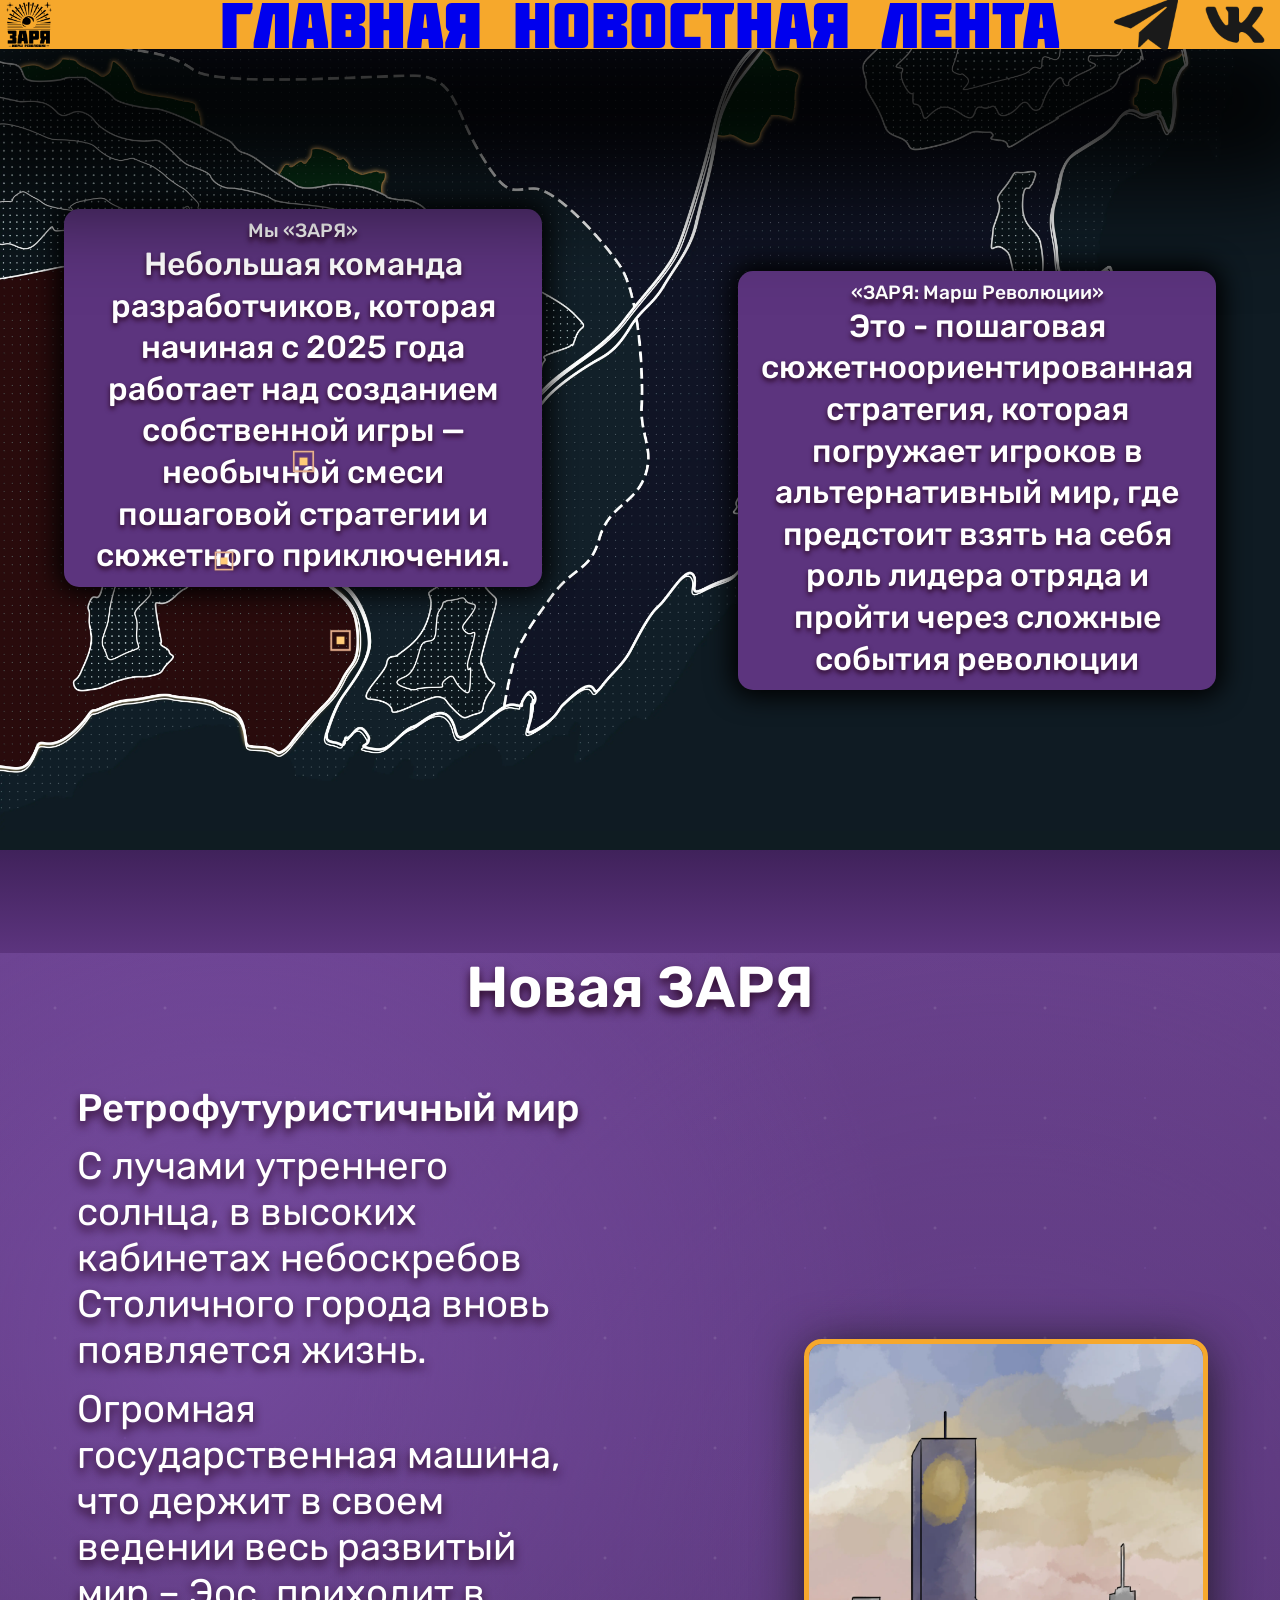
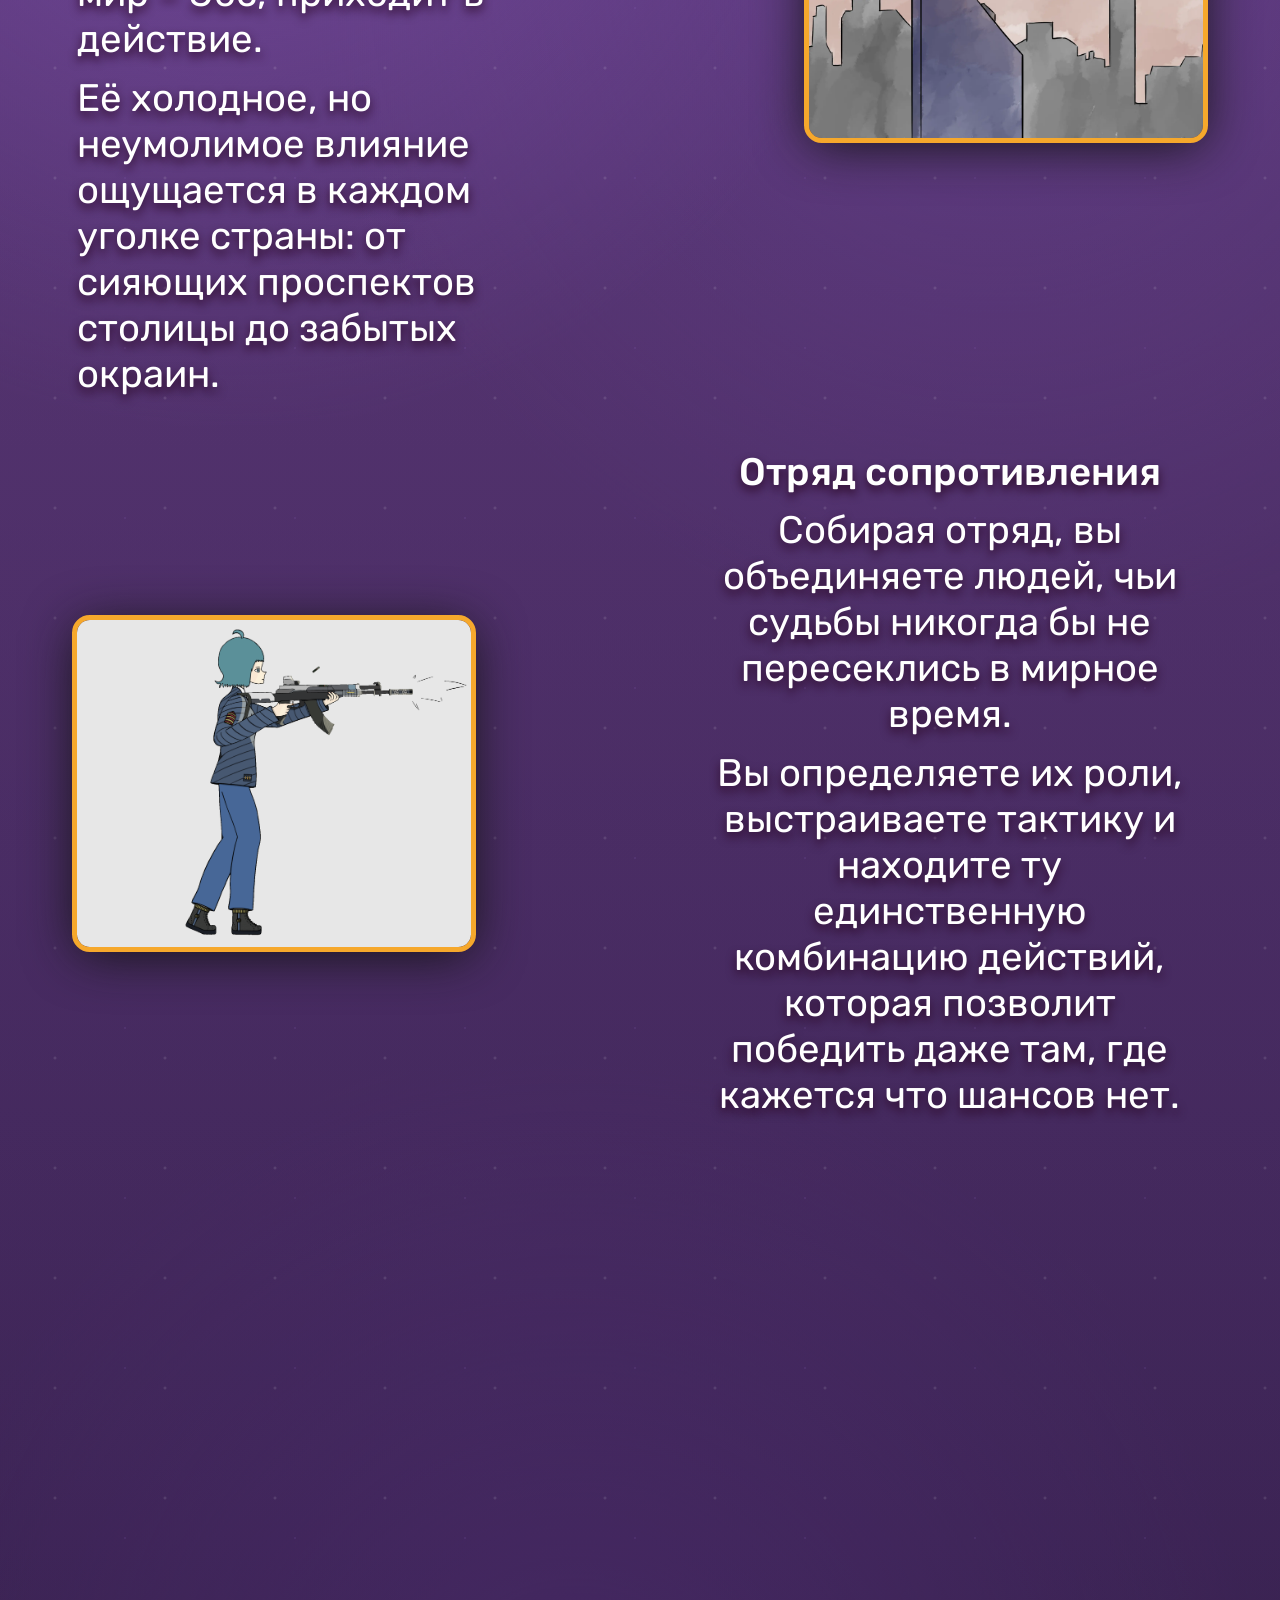
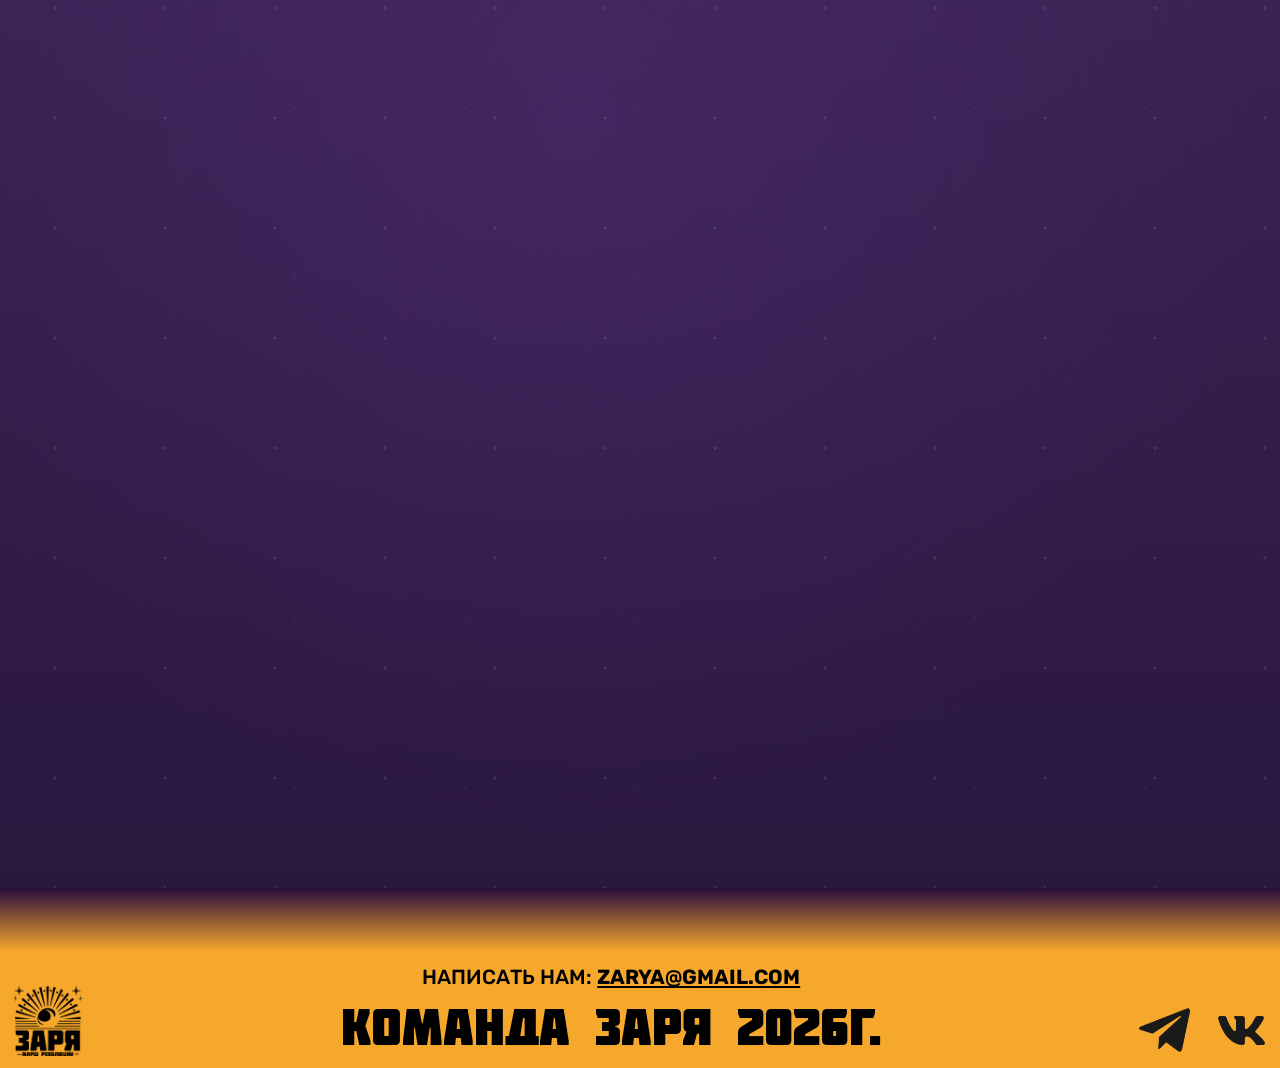
==== WebApplication3/wwwroot/index.html @ ae39fb38 "AddServer" ====
<!DOCTYPE html>
<html lang="ru">

<head>
  <meta charset="UTF-8">
  <meta name="viewport" content="width=device-width, initial-scale=1.0">
  <meta name="description" content="ЗАРЯ: Марш Революции — ретрофутуристическая пошаговая стратегия. Исследуйте города, формируйте отряд и управляйте революцией в альтернативном мире Эос.">
  <meta name="keywords" content="ретрофутуризм, стратегия, игра, ЗАРЯ, тактика, альтернатива, ЗМР">
  <link rel="stylesheet" href="/Additions/styles.css">
  <link rel="icon" type="image/webp" href="/Additions/Media/Zarya-Black.webp" media="(prefers-color-scheme: light)">
  <link rel="icon" type="image/webp" href="/Additions/Media/Zarya-White.webp" media="(prefers-color-scheme: dark)">

  <meta property="og:title" content="ЗАРЯ: Марш Революции">
  <meta property="og:description" content="Сайт пошаговой стратегии в ретрофутуристичном мире">
  <meta property="og:image" content="/Additions/Media/ZaryaPreview.webp">
  <meta property="og:url" content="http://dartomosrg.temp.swtest.ru/">
  <meta property="og:site_name" content="">
  <meta property="og:type" content="website">
          
  <meta name="twitter:card" content="summary_large_image">
  <meta name="twitter:title" content="ЗАРЯ: Марш Революции">
  <meta name="twitter:description" content="Сайт пошаговой стратегии в ретрофутуристичном мире">
  <meta name="twitter:image" content="/Additions/Media/ZaryaPreview.webp">

  <title>ЗАРЯ: Марш Революции</title>
</head>

<body>
  <div class="topLineAndText">
      <div class="buttonGroupPosition">
          <a href="https://t.me/zarya_tm" target="_blank" rel="noopener noreferrer">
              <img src="/Additions/Media/tg logo 96.png" alt="TG" class ="Logo">
          </a>
          <a href="https://vk.com/zaryamor" target="_blank" rel="noopener noreferrer">
              <img src="/Additions/Media/Vk logo 96.png" alt="VK" class ="Logo">
          </a>
      </div>
      <img src="/Additions/Media/Zarya-Black.webp" alt="Лого" class="topLineLogo">
      <nav class="topNav" aria-label="Главная навигация">
          <a href="/main" class="topNavLink topNavLinkActive">Главная</a>
          <a href="/news.html" class="topNavLink">Новостная лента</a>
      </nav>
  </div>

  <div class="backMap">
        <div class="mapWrap">
            <img src="/Additions/Media/Background-map.webp" alt="Карта" class="mapImage">
            <div id="dotsContainer"></div>
        </div>
        <div class="headTextBlock">
            <div class="mainText">
                Мы «ЗАРЯ»
            </div>
            Небольшая команда разработчиков, которая начиная с 2025 года работает над созданием собственной игры — необычной смеси пошаговой стратегии и сюжетного приключения.
        </div>
        <div class="headTextBlockDown">
            <div class="mainText">
                «ЗАРЯ: Марш Революции»
            </div>
            Это - пошаговая сюжетноориентированная стратегия, которая погружает игроков в альтернативный мир, где предстоит взять на себя роль лидера отряда и пройти через сложные события революции
        </div>
  </div>
  <div class="grad"> </div>
    
  <div class="base">
    <div class="descryptionOpenText">
        Новая ЗАРЯ
    </div>
    <div class="BlockOfDescryption reveal">
        <img src="/Additions/Media/newWorld.webp" alt="Новый мир" class="descryptionBlockImage1">
        <div class="BlockOfText">
            <div class="headDescryptionText">
                Ретрофутуристичный мир
            </div>
            <div class="baseDescryptionText">
                С лучами утреннего солнца, в высоких кабинетах небоскребов Столичного города вновь появляется жизнь.
            </div>
            <div class="baseDescryptionText">
                Огромная государственная машина, что держит в своем ведении весь развитый мир – Эос, приходит в действие.
            </div>
            <div class = "baseDescryptionText">
                Её холодное, но неумолимое влияние ощущается в каждом уголке страны: от сияющих проспектов столицы до забытых окраин.
            </div>
        </div>
    </div>

    <div class="BlockOfDescryption reveal">
        <img src="/Additions/Media/Fire.gif" alt="Выстрел" class="descryptionBlockImage2">
        <div class="BlockOfText">
            <div class="rightDescryptionText">
                <div class="headDescryptionText">
                    Отряд сопротивления
                </div>
                <div class="baseDescryptionText">
                    Собирая отряд, вы объединяете людей, чьи судьбы никогда бы не пересеклись в мирное время.
                </div>
                <div class="baseDescryptionText">
                    Вы определяете их роли, выстраиваете тактику и находите ту единственную комбинацию действий, которая позволит победить даже там, где кажется что шансов нет.
                </div>
            </div>
        </div>
    </div>

    <div class="BlockOfDescryption reveal">
        <div class="BlockOfText">
            <div class="headDescryptionText">
                Большая игра
            </div>
            <div class="baseDescryptionText">
                Переговоры, союзы, предательства — в тени революции каждый стремится преследовать собственные цели. Вам предстоит решать, кому можно доверять, а чьи обещания обернутся ловушкой.
            </div>
            <div class="baseDescryptionText">
                Ваши решения определяют то, каким станет новый мир. Поддержав ту или иную фракцию, вы не только влияете на ход революции, но и формируете совершенно новый порядок, который вырастет из её пепла.
            </div>
        </div>
        <img src="/Additions/Media/biggame.webp" alt="Большая игра" class="descryptionBlockImage3">
    </div>

    <div class="downBlock reveal">
        <div class="post-bg-wrapper"></div>
        Трейлер уже в этом году! <br>
        Присоединяйтесь чтобы не пропустить
    </div>

      <div class="gradDown"> </div>

      <div class="down">
            <img src="/Additions/Media/Zarya-Black.webp" class="downPic">

            <div class="downCenter">
                <div class="downContact">
                    Написать нам: <a href="mailto:dartomosr@gmail.com">zarya@gmail.com</a>
                </div>

                <div class="downText">
                    Команда ЗАРЯ 2026г.
                </div>
            </div>

            <div class="downButtons">
                <a href="https://t.me/zarya_tm" target="_blank">
                    <img src="/Additions/Media/tg logo 96.png">
                </a>
                <a href="https://vk.com/zaryamor" target="_blank">
                    <img src="/Additions/Media/Vk logo 96.png">
                </a>
            </div>
        </div>
      </div>
  </div>
  <script src="/Additions/script.js"></script>
</body>
</html>
---- Additions/styles.css ----
@font-face {
	font-family: 'Molot';
	src: url('Media/Molot.otf') format('opentype');
}

@font-face {
	font-family: 'Rubik';
	src: url('Media/Rubik-VariableFont_wght.ttf') format('truetype');
}

body { 
	margin: 0;
}

.topLineAndText {
	width: 100%;
	height: 3.8vw;
	background-color: #f6a82c;

	position: relative;
	font-family: 'Molot';
	font-size: clamp(1rem, 5vw, 4rem);

	z-index: 10;
	display: flex;
	justify-content: center;
	align-items: center;

	box-shadow: 0px 6vw 9vw 4vw rgb(0, 0, 0);
}

.buttonGroupPosition {
	display: flex;
	position: absolute;
	align-items: center;

	right: 1vw;
	gap: 2vw;
}

a img {
	width: clamp(1rem, 5vw, 4rem);
	height: auto;
	display: block;
	transition: opacity 0.2s ease;
}

a {
	text-decoration: none;
	cursor: pointer;
}

.buttonGroupPosition a:hover img {
    opacity: 0.7;
}

.topLineLogo {
	position: absolute;
	left: 0.5vw;
	width: 3.6vw;
	height: auto;
}

.mainText {
	font-family: 'Rubik';
	color: #ffffff;
	font-size: 1.5vw;
	text-shadow: 0px 5px 5px rgb(44, 9, 39);
}

.headTextBlock {
	position: absolute;

	background-color: #5c347e;

	font-family: 'Rubik';
	text-align: center;
	top: 20%;
	left: 5%;

	border-radius: 15px;
	padding: 10px 15px;
	color: white;
	font-weight: 500;
	font-size: 2rem;

	max-width: 35vw;
	width: auto;
	white-space: normal;
	line-height: 1.3;
	box-shadow: 0px 0vw 2vw 0.5vw rgb(0, 0, 0);

	text-shadow: 0px 3px 5px rgb(44, 9, 39);
}

.headTextBlockDown {
	position: absolute;

	background-color: #5c347e;

	font-family: 'Rubik';
	text-align: center;
	bottom: 20%;
	right: 5%;

	border-radius: 15px;
	padding: 10px 15px;
	color: white;
	font-weight: 500;
	font-size: 2rem;

	max-width: 35vw;
	width: auto;
	white-space: normal;
	line-height: 1.3;
	box-shadow: 0px 0vw 2vw 0.5vw rgb(0, 0, 0);

	text-shadow: 0px 3px 5px rgb(44, 9, 39);
}


.backMap {
	position: relative;
	display: block;
	line-height: 0;
	background-color: #0f1c22;
	padding-bottom: 1.5vw;
}

.mapWrap {
	position: relative;
}

.mapImage {
	display: block;
	width: 100%;
	height: auto;
}

.dotBtn {
    position: absolute;
    padding: 0;
    border: none;
    background: transparent;
    aspect-ratio: 1;
    z-index: 3;
    pointer-events: auto;
}

.dotLayer {
    position: absolute;
    inset: 0;
    background-size: contain;
    background-repeat: no-repeat;
    background-position: center;
    transition: opacity 0.4s ease;
}

.tooltip {
    position: absolute;
	font-family: 'Rubik';
	white-space: pre-line;
    bottom: 100%;
    left: 50%;
    transform: translateX(-50%);
    background: rgba(0,0,0,0.8);
    color: #ffe282;
    padding: 4px 8px;
    border-radius: 4px;
    white-space: nowrap;
    font-size: 100%;
    opacity: 0;
    pointer-events: none;
    transition: opacity 0.4s ease;
}

.dotBtn:hover .tooltip {
    opacity: 1;
}

.dotBase {
    background-image: url('Media/dotBase.png');
    opacity: 1;
}

.dotHover {
    background-image: url('Media/dotHover.png');
    opacity: 0;
}

.dotHover {
    background-image: url('Media/dotHover.png');
    opacity: 0;
}

.dotClicked {
	background-image: url('Media/DotComplete.png');
	opacity: 0;
}

.grad {
  width: 100%;
  height: 8vw;
  background: linear-gradient(
    180deg,
    #40225b 0%,
    #5c347e 100%
  );
  position: relative;
}

.base {
  position: relative;
  width: 100%;
  background: linear-gradient(
    180deg,
    #6d4590 0%,
    #5a3876 12%,
    #3f245d 42%,
    #2a163d 72%,
    #160d22 100%
  );
  background-size: 220% 220%;
  animation: baseGradient 11s ease-in-out infinite;
  overflow: hidden;
}

.base::before {
  content: "";
  position: absolute;
  inset: 0;
  background:
    radial-gradient(circle at 18% 12%, rgba(151, 101, 211, 0.35), transparent 22%),
    radial-gradient(circle at 78% 18%, rgba(110, 72, 158, 0.32), transparent 24%),
    radial-gradient(circle at 45% 72%, rgba(84, 48, 122, 0.38), transparent 28%),
    linear-gradient(180deg, rgba(92, 52, 126, 0.32) 0%, rgba(22, 13, 34, 0.20) 58%, rgba(10, 6, 16, 0.42) 100%);
  pointer-events: none;
  animation: glowMove 8s ease-in-out infinite alternate;
}

.base::after {
  content: "";
  position: absolute;
  inset: 0;
  background-image:
    radial-gradient(circle, rgba(255,255,255,0.28) 1.2px, transparent 1.8px),
    radial-gradient(circle, rgba(167,120,227,0.26) 1px, transparent 1.6px);
  background-size: 110px 110px, 170px 170px;
  background-position: 0 0, 40px 60px;
  opacity: 0.40;
  animation: particlesMove 14s linear infinite;
  pointer-events: none;
}

.base > * {
  position: relative;
  z-index: 1;
}

@keyframes baseGradient {
  0% { background-position: 50% 0%; }
  50% { background-position: 50% 100%; }
  100% { background-position: 50% 0%; }
}

@keyframes glowMove {
  0% {
    transform: translate3d(0, 0, 0) scale(1);
    opacity: 0.85;
  }
  100% {
    transform: translate3d(0, -28px, 0) scale(1.15);
    opacity: 1;
  }
}

@keyframes particlesMove {
  from { transform: translateY(0); }
  to { transform: translateY(-180px); }
}

.descryptionOpenText {
	position: relative;

	font-family: 'Rubik';
	font-weight: 600;
	font-size: 4.5vw;
	padding-bottom: 3vw;

	text-align: center;
	color: #ffffff;
	text-shadow: 0px 5px 10px rgb(44, 9, 39);
}

.headDescryptionText {
	font-weight: 500;
	position: relative;

	font-family: 'Rubik';
	font-size: 3vw;

	color: #ffffff;
	text-shadow: 0px 5px 10px rgb(44, 9, 39);
}

.baseDescryptionText {
	font-weight: 400;
	position: relative;
	margin-top: 1vw;

	font-family: 'Rubik';
	font-size: clamp(0.1rem, 3vw, 2.5rem);

	color: #ffffff;
	text-shadow: 0px 5px 10px rgb(44, 9, 39);
}

.rightDescryptionText {
	text-align: center;
}

.BlockOfDescryption {
	display: flex;
	align-items: center;
	justify-content: space-between;
	height: auto;
	padding: 2vw 6vw;

	box-sizing: border-box;
}

.BlockOfText {
	width: 45%;
}

.descryptionBlockImage1,
.descryptionBlockImage2,
.descryptionBlockImage3 {
	height: auto;
	background-color: #e7e7e7;

	outline: 0.4vw solid #f6a82c;
	border-radius: 1vw;

	box-shadow: 0px 0.5vw 4vw 0vw rgb(19, 19, 19);
}

.descryptionBlockImage1,
.descryptionBlockImage3 {
	order: 1;
	width: 35%;
}

.descryptionBlockImage2 {
	width: 35%;
}


.headTextR {
	position: relative;

	font-family: 'Rubik';
	font-size: 62px;
	text-align: right;

	color: #ffffff;
	text-shadow: 0px 5px 10px rgb(44, 9, 39);
}

.baseTextR {
	position: relative;
	margin-top: 20px;

	font-family: 'Rubik';
	font-size: 36px;
	text-align: right;

	color: #ffffff;
	text-shadow: 0px 5px 10px rgb(44, 9, 39);
}

.downBlock {
	font-family: 'Rubik';
	font-weight: 500;
	font-size: 3vw;
	text-align: center;
	padding: 10vw;
	position: relative;
	overflow: hidden;
	z-index: 1;

	color: #ffffff;
	text-shadow: 0px 5px 10px rgb(44, 9, 39);
}

.downBlock .post-bg-wrapper {
	position: absolute;
	inset: 0;
	pointer-events: none;
	z-index: -1;
}

.downBlock > *:not(.post-bg-wrapper) {
	position: relative;
	z-index: 2;
}

.downBlock .post-bg {
	position: absolute;
	object-fit: cover;
	border-radius: 0.6vw;
	opacity: 0.25;
	filter: grayscale(25%);
	box-shadow: 0 0.3vw 1.3vw rgba(0, 0, 0, 0.55);
	transition: transform 0.4s ease, opacity 0.4s ease;
}

.downBlock:hover .post-bg {
	transform: scale(1.05);
	opacity: 0.45;
}

.downBlock::after {
	content: '';
	position: absolute;
	left: 0;
	right: 0;
	bottom: 0;
	height: 15%;
	pointer-events: none;
	background: linear-gradient(to bottom, rgba(197, 171, 219, 0), rgb(33, 11, 52));
	z-index: 2;
}

.downBlock .post-bg {
	position: absolute;
	object-fit: cover;
	border-radius: 0.6vw;
	opacity: 0.25;
	filter: grayscale(25%);
	box-shadow: 0 0.3vw 1.3vw rgba(0, 0, 0, 0.55);
	transition: transform 0.4s ease, opacity 0.4s ease;
	-webkit-mask-image: linear-gradient(to bottom, rgba(0, 0, 0, 1) 0%, rgba(0, 0, 0, 1) 78%, rgba(0, 0, 0, 0) 100%);
	mask-image: linear-gradient(to bottom, rgba(0, 0, 0, 1) 0%, rgba(0, 0, 0, 1) 78%, rgba(0, 0, 0, 0) 100%);
}

.gradDown {
	width: 100%;
	height: 5vw;
	background: linear-gradient(#260d3b, #f6a82c);
}

.down {
    position: relative;
    display: flex;
    align-items: flex-end;
    justify-content: space-between;
    width: 100%;
    background-color: #f6a82c;
    padding: 1vw;
    box-sizing: border-box;
}

.downCenter {
    display: flex;
    flex-direction: column;
    align-items: center;
    gap: 0.5vw;
}

.downPic {
    width: 5.5vw;
    height: auto;
}

.downButtons {
    display: flex;
    gap: 2vw;
}

.downButtons .downSocialIcon,
.downButtons img {
    width: 4vw;
    height: auto;
}

@media (max-width: 768px) {
    .downButtons .downSocialIcon,
    .downButtons img {
        width: 6vw;
    }
}

.downText {
    text-align: center;
    font-family: 'Molot';
    font-size: 4vw;
    color: #000000;
}

.downContact {
    font-family: 'Rubik';
    font-size: 1.6vw;
    font-weight: 500;
    color: #000000;
    text-align: center;
    text-transform: uppercase;
}

.downContact a {
    color: #000000;
    text-decoration: underline;
    font-weight: 700;
}

@media (max-width: 768px) {
	.Logo {
		width: 5.5vw;
	}

	.descryptionOpenText {
		font-size: 8vw;
	}

	.downBlock {
		font-size: 5vw;
	}

	.downText {
		text-align: center;
		font-family: 'Molot';
		font-size: 6vw;
		color: #000000;
	}

	.downContact {
		font-family: 'Rubik';
		font-size: 4.2vw;
		text-align: center;
		margin-top: 2vw;
	}

	.topLineLogo {
		position: absolute;
		left: 1vw;
		width: 8vw;
		height: auto;
	}

	.topLineAndText {
		height: 10vw;
		font-size: 5.5vw;
	}

	.mainText {
		font-family: 'Rubik';
		color: #ffffff;
		font-size: 4vw;
		text-shadow: 0px 5px 5px rgb(44, 9, 39);
	}

	.headTextBlock,
	.headTextBlockDown {
		position: static;
		display: block;
		margin: 2vw auto;
		width: auto;
		max-width: 90vw;
		font-size: 3.5vw;
		padding: 1.2vw 3vw;
		line-height: 1.4;
		border-radius: 1.5vw;
	}

	.headTextBlock {
		margin-top: 2vw;
	}

	.headTextBlockDown {
		margin-bottom: 2vw;
	}

    .BlockOfDescryption {
        flex-direction: column;
        text-align: center;
        height: auto;
		padding: 5vw 2.5vw;
    }

    .BlockOfText {
        width: 80%;
		order: 2;
    }

    .descryptionBlockImage1,
    .descryptionBlockImage3 {
	order: 1;
        width: 70vw;
        max-width: 100vw;
        margin-bottom: 3vw;
    }

    .descryptionBlockImage2 {
	order: 1;
        width: 70vw;
        max-width: 100vw;
        margin-bottom: 4vw;
    }

	.rightDescryptionText {
		text-align: center;
	}

	.headDescryptionText {
		font-weight: 500;
		position: relative;

		font-family: 'Rubik';
		font-size: 6vw;

		color: #ffffff;
		text-shadow: 0px 5px 10px rgb(44, 9, 39);
	}

	.baseDescryptionText {
		font-weight: 400;
		position: relative;
		margin-top: 1vw;

		font-family: 'Rubik';
		font-size: 4vw;

		color: #ffffff;
		text-shadow: 0px 6px 10px rgb(44, 9, 39);
	}
}

.reveal {
  opacity: 0;
  transform: translateY(32px);
  transition: opacity 0.8s ease, transform 0.8s ease;
  will-change: opacity, transform;
}

.reveal.is-visible {
  opacity: 1;
  transform: translateY(0);
}

.reveal-delay-1 { transition-delay: 0.1s; }
.reveal-delay-2 { transition-delay: 0.2s; }
.reveal-delay-3 { transition-delay: 0.3s; }

@media (prefers-reduced-motion: reduce) {
  .reveal,
  .reveal.is-visible {
    opacity: 1;
    transform: none;
    transition: none;
  }
}
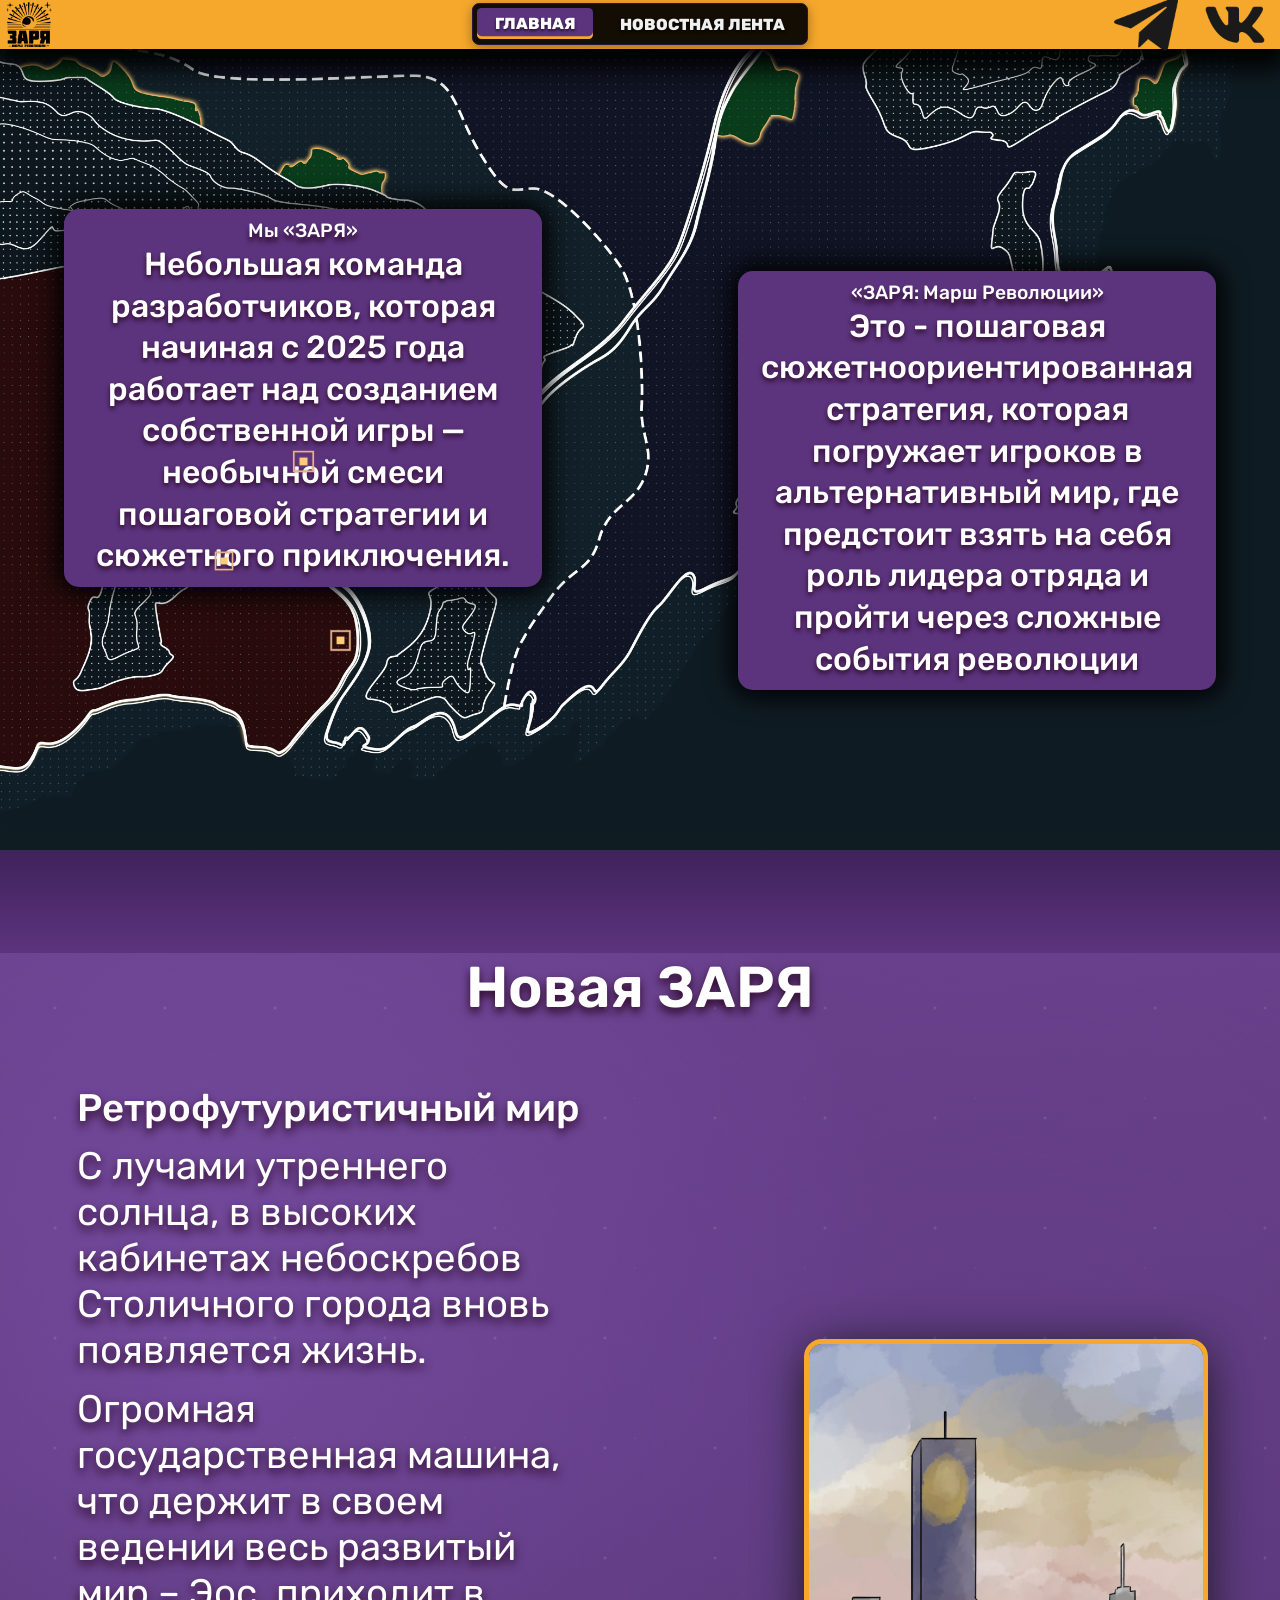
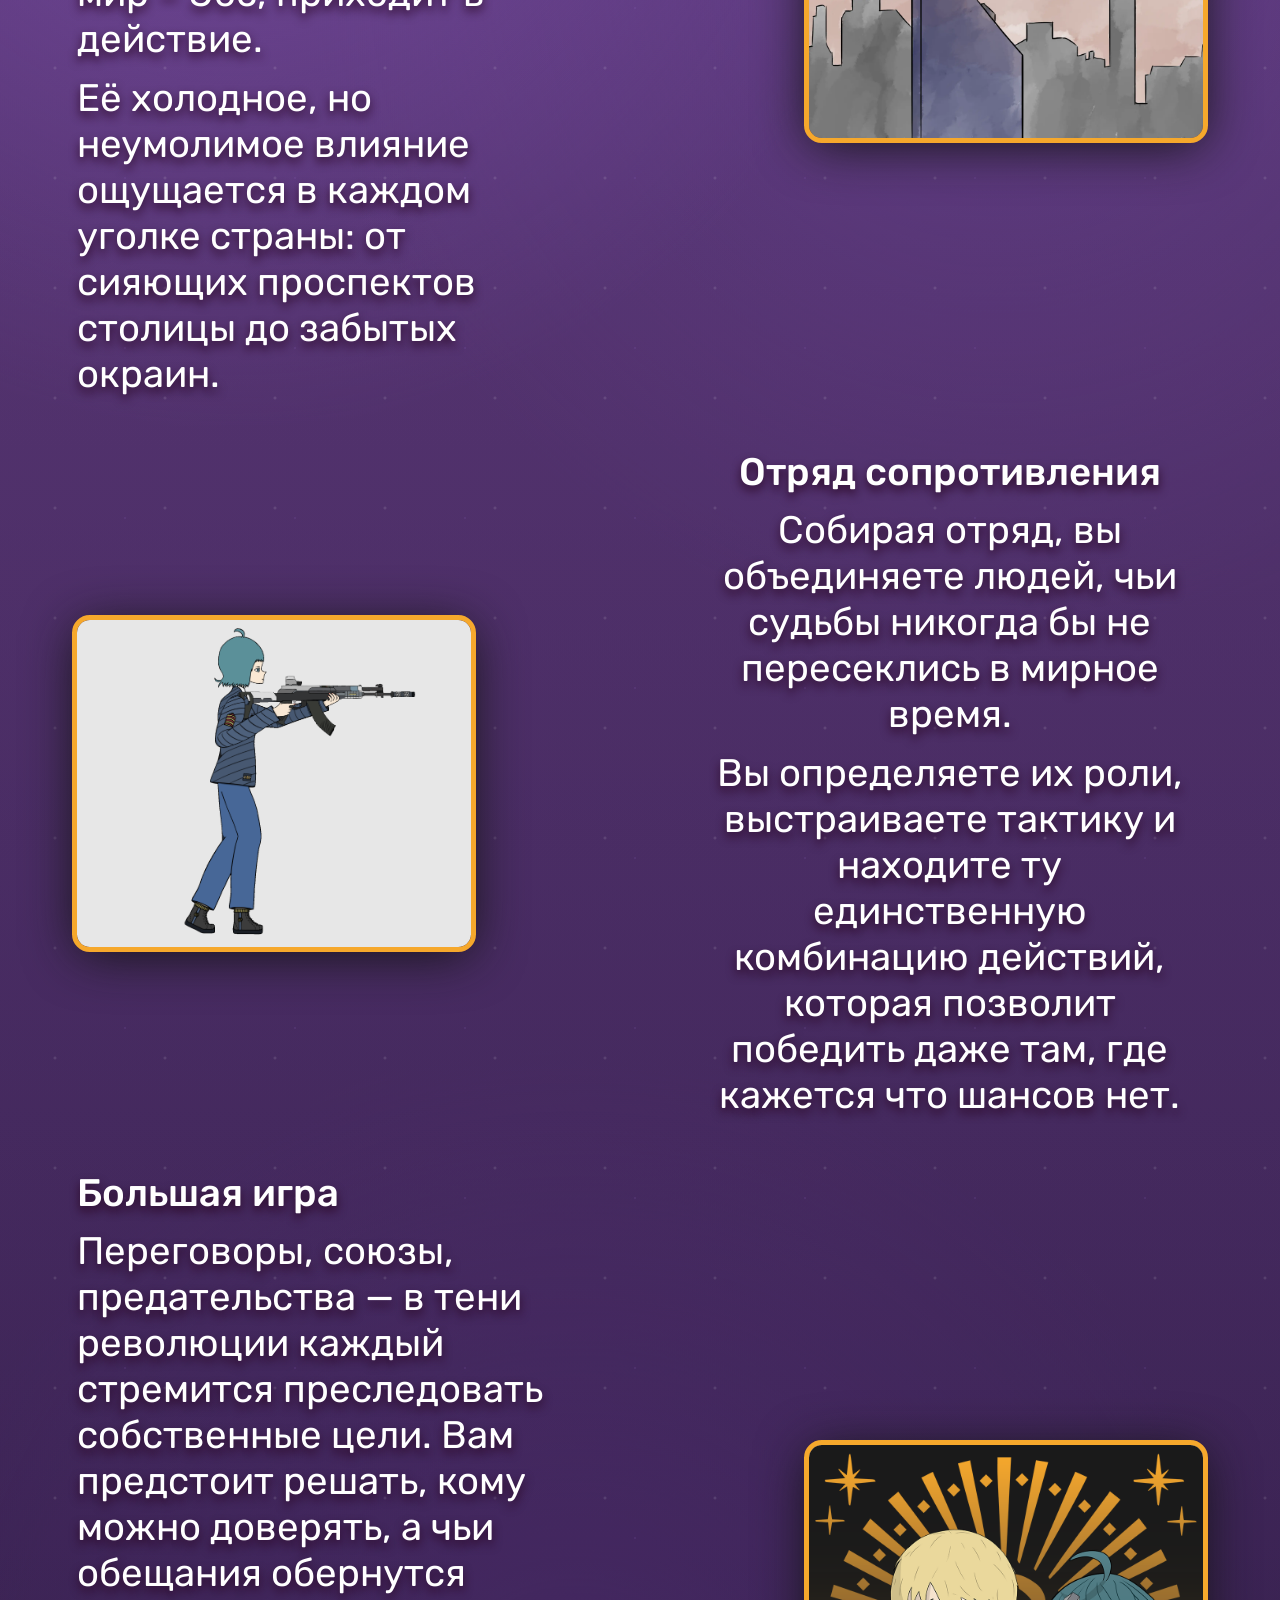
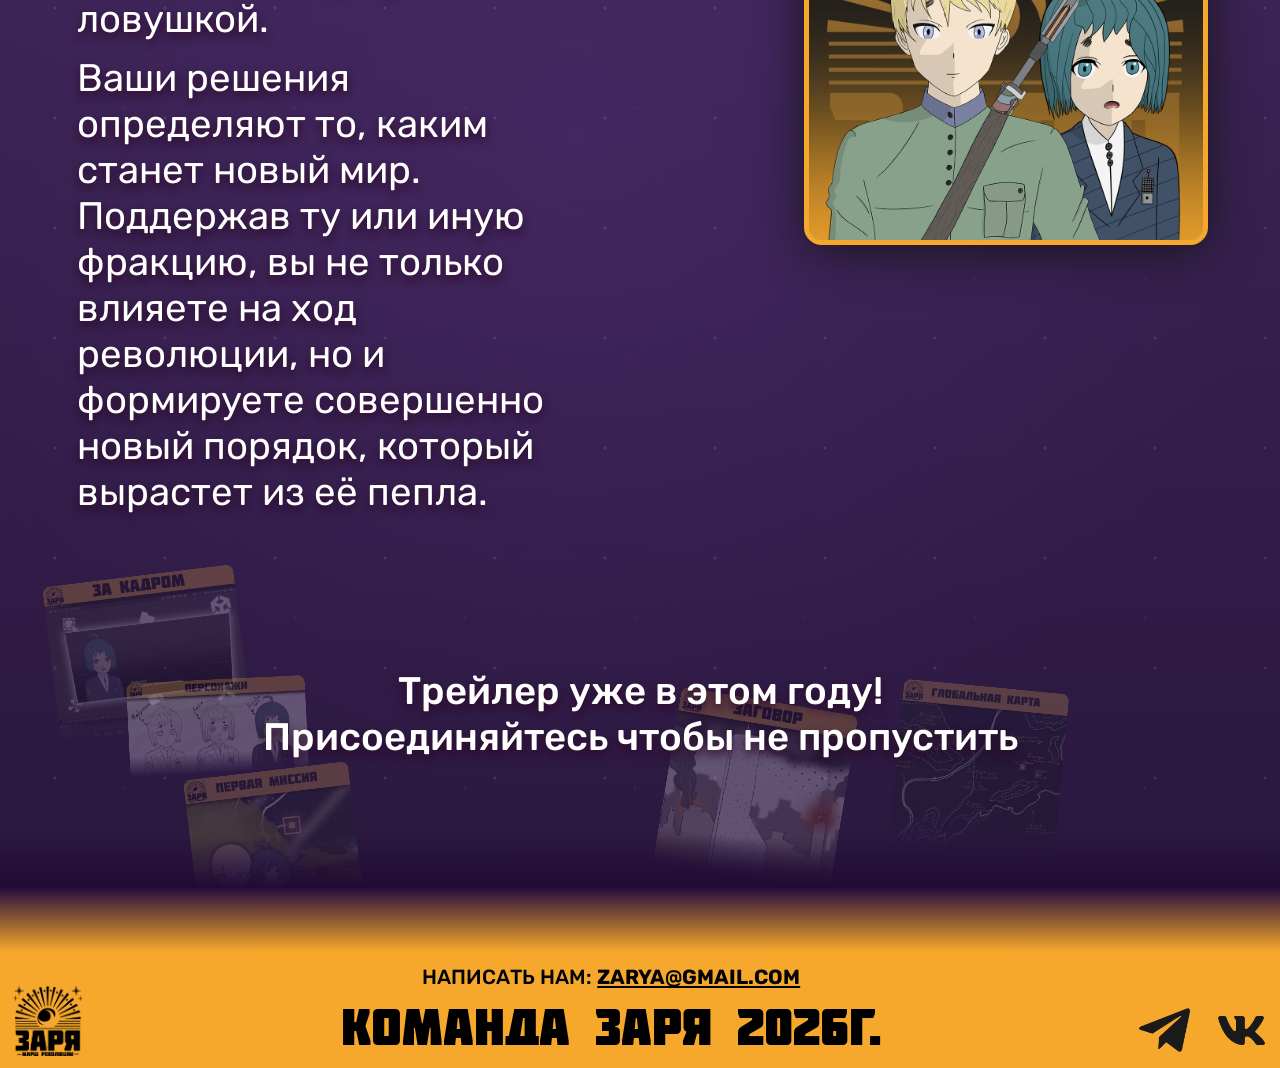
==== commit 45293604: "Сохранение" ====
--- a/WebApplication3/wwwroot/index.html
+++ b/WebApplication3/wwwroot/index.html
@@ -6,13 +6,13 @@
   <meta name="viewport" content="width=device-width, initial-scale=1.0">
   <meta name="description" content="ЗАРЯ: Марш Революции — ретрофутуристическая пошаговая стратегия. Исследуйте города, формируйте отряд и управляйте революцией в альтернативном мире Эос.">
   <meta name="keywords" content="ретрофутуризм, стратегия, игра, ЗАРЯ, тактика, альтернатива, ЗМР">
-  <link rel="stylesheet" href="/Additions/styles.css">
-  <link rel="icon" type="image/webp" href="/Additions/Media/Zarya-Black.webp" media="(prefers-color-scheme: light)">
-  <link rel="icon" type="image/webp" href="/Additions/Media/Zarya-White.webp" media="(prefers-color-scheme: dark)">
+  <link rel="stylesheet" href="Additions/styles.css">
+  <link rel="icon" type="image/webp" href="Additions/Media/Zarya-Black.webp" media="(prefers-color-scheme: light)">
+  <link rel="icon" type="image/webp" href="Additions/Media/Zarya-White.webp" media="(prefers-color-scheme: dark)">
 
   <meta property="og:title" content="ЗАРЯ: Марш Революции">
   <meta property="og:description" content="Сайт пошаговой стратегии в ретрофутуристичном мире">
-  <meta property="og:image" content="/Additions/Media/ZaryaPreview.webp">
+  <meta property="og:image" content="Additions/Media/ZaryaPreview.webp">
   <meta property="og:url" content="http://dartomosrg.temp.swtest.ru/">
   <meta property="og:site_name" content="">
   <meta property="og:type" content="website">
@@ -20,7 +20,7 @@
   <meta name="twitter:card" content="summary_large_image">
   <meta name="twitter:title" content="ЗАРЯ: Марш Революции">
   <meta name="twitter:description" content="Сайт пошаговой стратегии в ретрофутуристичном мире">
-  <meta name="twitter:image" content="/Additions/Media/ZaryaPreview.webp">
+  <meta name="twitter:image" content="Additions/Media/ZaryaPreview.webp">
 
   <title>ЗАРЯ: Марш Революции</title>
 </head>
@@ -29,22 +29,22 @@
   <div class="topLineAndText">
       <div class="buttonGroupPosition">
           <a href="https://t.me/zarya_tm" target="_blank" rel="noopener noreferrer">
-              <img src="/Additions/Media/tg logo 96.png" alt="TG" class ="Logo">
+              <img src="Additions/Media/tg logo 96.png" alt="TG" class ="Logo">
           </a>
           <a href="https://vk.com/zaryamor" target="_blank" rel="noopener noreferrer">
-              <img src="/Additions/Media/Vk logo 96.png" alt="VK" class ="Logo">
+              <img src="Additions/Media/Vk logo 96.png" alt="VK" class ="Logo">
           </a>
       </div>
-      <img src="/Additions/Media/Zarya-Black.webp" alt="Лого" class="topLineLogo">
+      <img src="Additions/Media/Zarya-Black.webp" alt="Лого" class="topLineLogo">
       <nav class="topNav" aria-label="Главная навигация">
-          <a href="/main" class="topNavLink topNavLinkActive">Главная</a>
-          <a href="/news.html" class="topNavLink">Новостная лента</a>
+          <a href="main" class="topNavLink topNavLinkActive">Главная</a>
+          <a href="news.html" class="topNavLink">Новостная лента</a>
       </nav>
   </div>
 
   <div class="backMap">
         <div class="mapWrap">
-            <img src="/Additions/Media/Background-map.webp" alt="Карта" class="mapImage">
+            <img src="Additions/Media/Background-map.webp" alt="Карта" class="mapImage">
             <div id="dotsContainer"></div>
         </div>
         <div class="headTextBlock">
@@ -67,7 +67,7 @@
         Новая ЗАРЯ
     </div>
     <div class="BlockOfDescryption reveal">
-        <img src="/Additions/Media/newWorld.webp" alt="Новый мир" class="descryptionBlockImage1">
+        <img src="Additions/Media/newWorld.webp" alt="Новый мир" class="descryptionBlockImage1">
         <div class="BlockOfText">
             <div class="headDescryptionText">
                 Ретрофутуристичный мир
@@ -85,7 +85,7 @@
     </div>
 
     <div class="BlockOfDescryption reveal">
-        <img src="/Additions/Media/Fire.gif" alt="Выстрел" class="descryptionBlockImage2">
+        <img src="Additions/Media/Fire.gif" alt="Выстрел" class="descryptionBlockImage2">
         <div class="BlockOfText">
             <div class="rightDescryptionText">
                 <div class="headDescryptionText">
@@ -113,7 +113,7 @@
                 Ваши решения определяют то, каким станет новый мир. Поддержав ту или иную фракцию, вы не только влияете на ход революции, но и формируете совершенно новый порядок, который вырастет из её пепла.
             </div>
         </div>
-        <img src="/Additions/Media/biggame.webp" alt="Большая игра" class="descryptionBlockImage3">
+        <img src="Additions/Media/biggame.webp" alt="Большая игра" class="descryptionBlockImage3">
     </div>
 
     <div class="downBlock reveal">
@@ -125,7 +125,7 @@
       <div class="gradDown"> </div>
 
       <div class="down">
-            <img src="/Additions/Media/Zarya-Black.webp" class="downPic">
+            <img src="Additions/Media/Zarya-Black.webp" class="downPic">
 
             <div class="downCenter">
                 <div class="downContact">
@@ -139,15 +139,15 @@
 
             <div class="downButtons">
                 <a href="https://t.me/zarya_tm" target="_blank">
-                    <img src="/Additions/Media/tg logo 96.png">
+                    <img src="Additions/Media/tg logo 96.png">
                 </a>
                 <a href="https://vk.com/zaryamor" target="_blank">
-                    <img src="/Additions/Media/Vk logo 96.png">
+                    <img src="Additions/Media/Vk logo 96.png">
                 </a>
             </div>
         </div>
       </div>
   </div>
-  <script src="/Additions/script.js"></script>
+  <script src="Additions/script.js"></script>
 </body>
 </html>
--- a/WebApplication3/wwwroot/Additions/styles.css
+++ b/WebApplication3/wwwroot/Additions/styles.css
@@ -0,0 +1,1099 @@
+@font-face {
+	font-family: 'Molot';
+	src: url('Media/Molot.otf') format('opentype');
+}
+
+@font-face {
+	font-family: 'Rubik';
+	src: url('Media/Rubik-VariableFont_wght.ttf') format('truetype');
+}
+
+body { 
+	margin: 0;
+	padding-top: var(--top-line-height);
+	--top-line-height: 3.8vw;
+}
+
+.topLineAndText {
+	width: 100%;
+	height: var(--top-line-height);
+	background-color: #f6a82c;
+
+	position: fixed;
+	top: 0;
+	left: 0;
+	font-family: 'Molot';
+	font-size: clamp(1rem, 5vw, 4rem);
+
+	z-index: 1000;
+	display: flex;
+	justify-content: center;
+	align-items: center;
+	transition: transform 0.25s ease;
+
+	box-shadow: 0px 1vw 2vw 0.5vw rgb(0, 0, 0);
+}
+
+.topLineAndText.is-hidden {
+	transform: translateY(-120%);
+}
+
+.topNav {
+	display: flex;
+	align-items: center;
+	justify-content: center;
+	gap: 0.8vw;
+	padding: 0.35vw;
+	background-color: rgba(0, 0, 0, 0.92);
+	border: 0.15vw solid #2a163d;
+	border-radius: 0.55vw;
+	box-shadow: 0 0.25vw 0.9vw rgba(0, 0, 0, 0.35);
+}
+
+.topNavLink {
+	display: flex;
+	align-items: center;
+	justify-content: center;
+	min-height: 2.4vw;
+	padding: 0 1.35vw;
+	border-radius: 0.35vw;
+	background-color: transparent;
+	color: #f0f0f0;
+	font-family: 'Rubik';
+	font-size: clamp(0.8rem, 1.25vw, 1.4rem);
+	font-weight: 800;
+	text-transform: uppercase;
+	text-shadow: 0 0.15vw 0.25vw rgba(0, 0, 0, 0.65);
+	transition: color 0.2s ease, background-color 0.2s ease, transform 0.2s ease, box-shadow 0.2s ease;
+}
+
+.topNavLink:hover,
+.topNavLinkActive {
+	background-color: #5c347e;
+	color: #ffffff;
+	transform: translateY(-1px);
+	box-shadow: inset 0 -0.22vw 0 #f6a82c;
+}
+
+.buttonGroupPosition {
+	display: flex;
+	position: absolute;
+	align-items: center;
+
+	right: 1vw;
+	gap: 2vw;
+}
+
+a img {
+	width: clamp(1rem, 5vw, 4rem);
+	height: auto;
+	display: block;
+	transition: opacity 0.2s ease;
+}
+
+a {
+	text-decoration: none;
+	cursor: pointer;
+}
+
+.buttonGroupPosition a:hover img {
+    opacity: 0.7;
+}
+
+.topLineLogo {
+	position: absolute;
+	left: 0.5vw;
+	width: 3.6vw;
+	height: auto;
+}
+
+.mainText {
+	font-family: 'Rubik';
+	color: #ffffff;
+	font-size: 1.5vw;
+	text-shadow: 0px 5px 5px rgb(44, 9, 39);
+}
+
+.headTextBlock {
+	position: absolute;
+
+	background-color: #5c347e;
+
+	font-family: 'Rubik';
+	text-align: center;
+	top: 20%;
+	left: 5%;
+
+	border-radius: 15px;
+	padding: 10px 15px;
+	color: white;
+	font-weight: 500;
+	font-size: 2rem;
+
+	max-width: 35vw;
+	width: auto;
+	white-space: normal;
+	line-height: 1.3;
+	box-shadow: 0px 0vw 2vw 0.5vw rgb(0, 0, 0);
+
+	text-shadow: 0px 3px 5px rgb(44, 9, 39);
+}
+
+.headTextBlockDown {
+	position: absolute;
+
+	background-color: #5c347e;
+
+	font-family: 'Rubik';
+	text-align: center;
+	bottom: 20%;
+	right: 5%;
+
+	border-radius: 15px;
+	padding: 10px 15px;
+	color: white;
+	font-weight: 500;
+	font-size: 2rem;
+
+	max-width: 35vw;
+	width: auto;
+	white-space: normal;
+	line-height: 1.3;
+	box-shadow: 0px 0vw 2vw 0.5vw rgb(0, 0, 0);
+
+	text-shadow: 0px 3px 5px rgb(44, 9, 39);
+}
+
+
+.backMap {
+	position: relative;
+	display: block;
+	line-height: 0;
+	background-color: #0f1c22;
+	padding-bottom: 1.5vw;
+}
+
+.mapWrap {
+	position: relative;
+}
+
+.mapImage {
+	display: block;
+	width: 100%;
+	height: auto;
+}
+
+.dotBtn {
+    position: absolute;
+    padding: 0;
+    border: none;
+    background: transparent;
+    aspect-ratio: 1;
+    z-index: 3;
+    pointer-events: auto;
+}
+
+.dotLayer {
+    position: absolute;
+    inset: 0;
+    background-size: contain;
+    background-repeat: no-repeat;
+    background-position: center;
+    transition: opacity 0.4s ease;
+}
+
+.tooltip {
+    position: absolute;
+	font-family: 'Rubik';
+	white-space: pre-line;
+    bottom: 100%;
+    left: 50%;
+    transform: translateX(-50%);
+    background: rgba(0,0,0,0.8);
+    color: #ffe282;
+    padding: 4px 8px;
+    border-radius: 4px;
+    white-space: nowrap;
+    font-size: 100%;
+    opacity: 0;
+    pointer-events: none;
+    transition: opacity 0.4s ease;
+}
+
+.dotBtn:hover .tooltip {
+    opacity: 1;
+}
+
+.dotBase {
+    background-image: url('Media/dotBase.png');
+    opacity: 1;
+}
+
+.dotHover {
+    background-image: url('Media/dotHover.png');
+    opacity: 0;
+}
+
+.dotHover {
+    background-image: url('Media/dotHover.png');
+    opacity: 0;
+}
+
+.dotClicked {
+	background-image: url('Media/DotComplete.png');
+	opacity: 0;
+}
+
+.grad {
+  width: 100%;
+  height: 8vw;
+  background: linear-gradient(
+    180deg,
+    #40225b 0%,
+    #5c347e 100%
+  );
+  position: relative;
+}
+
+.base {
+  position: relative;
+  width: 100%;
+  background: linear-gradient(
+    180deg,
+    #6d4590 0%,
+    #5a3876 12%,
+    #3f245d 42%,
+    #2a163d 72%,
+    #160d22 100%
+  );
+  background-size: 220% 220%;
+  animation: baseGradient 11s ease-in-out infinite;
+  overflow: hidden;
+}
+
+.base::before {
+  content: "";
+  position: absolute;
+  inset: 0;
+  background:
+    radial-gradient(circle at 18% 12%, rgba(151, 101, 211, 0.35), transparent 22%),
+    radial-gradient(circle at 78% 18%, rgba(110, 72, 158, 0.32), transparent 24%),
+    radial-gradient(circle at 45% 72%, rgba(84, 48, 122, 0.38), transparent 28%),
+    linear-gradient(180deg, rgba(92, 52, 126, 0.32) 0%, rgba(22, 13, 34, 0.20) 58%, rgba(10, 6, 16, 0.42) 100%);
+  pointer-events: none;
+  animation: glowMove 8s ease-in-out infinite alternate;
+}
+
+.base::after {
+  content: "";
+  position: absolute;
+  inset: 0;
+  background-image:
+    radial-gradient(circle, rgba(255,255,255,0.28) 1.2px, transparent 1.8px),
+    radial-gradient(circle, rgba(167,120,227,0.26) 1px, transparent 1.6px);
+  background-size: 110px 110px, 170px 170px;
+  background-position: 0 0, 40px 60px;
+  opacity: 0.40;
+  animation: particlesMove 14s linear infinite;
+  pointer-events: none;
+}
+
+.base > * {
+  position: relative;
+  z-index: 1;
+}
+
+@keyframes baseGradient {
+  0% { background-position: 50% 0%; }
+  50% { background-position: 50% 100%; }
+  100% { background-position: 50% 0%; }
+}
+
+@keyframes glowMove {
+  0% {
+    transform: translate3d(0, 0, 0) scale(1);
+    opacity: 0.85;
+  }
+  100% {
+    transform: translate3d(0, -28px, 0) scale(1.15);
+    opacity: 1;
+  }
+}
+
+@keyframes particlesMove {
+  from { transform: translateY(0); }
+  to { transform: translateY(-180px); }
+}
+
+.descryptionOpenText {
+	position: relative;
+
+	font-family: 'Rubik';
+	font-weight: 600;
+	font-size: 4.5vw;
+	padding-bottom: 3vw;
+
+	text-align: center;
+	color: #ffffff;
+	text-shadow: 0px 5px 10px rgb(44, 9, 39);
+}
+
+.headDescryptionText {
+	font-weight: 500;
+	position: relative;
+
+	font-family: 'Rubik';
+	font-size: 3vw;
+
+	color: #ffffff;
+	text-shadow: 0px 5px 10px rgb(44, 9, 39);
+}
+
+.baseDescryptionText {
+	font-weight: 400;
+	position: relative;
+	margin-top: 1vw;
+
+	font-family: 'Rubik';
+	font-size: clamp(0.1rem, 3vw, 2.5rem);
+
+	color: #ffffff;
+	text-shadow: 0px 5px 10px rgb(44, 9, 39);
+}
+
+.newsPage {
+	min-height: calc(100vh - var(--top-line-height));
+	padding: 5vw 8vw 7vw;
+	background:
+		radial-gradient(circle at 18% 16%, rgba(246, 168, 44, 0.18), transparent 18%),
+		radial-gradient(circle at 82% 30%, rgba(120, 76, 165, 0.28), transparent 24%),
+		linear-gradient(180deg, #251235 0%, #160d22 100%);
+	box-sizing: border-box;
+}
+
+.newsHero {
+	max-width: 78vw;
+	margin: 0 auto 3vw;
+	text-align: center;
+}
+
+.newsTitle {
+	margin: 0;
+	font-family: 'Rubik';
+	font-size: 4vw;
+	font-weight: 800;
+	color: #ffffff;
+	text-transform: uppercase;
+	text-shadow: 0px 5px 10px rgb(44, 9, 39);
+}
+
+.newsLead {
+	max-width: 52vw;
+	margin: 1vw auto 0;
+	font-family: 'Rubik';
+	font-size: 1.5vw;
+	font-weight: 500;
+	line-height: 1.45;
+	color: #ffe0a2;
+	text-shadow: 0px 4px 8px rgb(44, 9, 39);
+}
+
+.newsGrid {
+	display: grid;
+	grid-template-columns: repeat(3, minmax(0, 1fr));
+	gap: 2vw;
+	max-width: 86vw;
+	margin: 0 auto;
+}
+
+.newsCard {
+	position: relative;
+	display: block;
+	min-height: 17vw;
+	padding: 1.6vw;
+	border: 0.25vw solid #f6a82c;
+	border-radius: 0.8vw;
+	background:
+		linear-gradient(180deg, rgba(92, 52, 126, 0.96), rgba(42, 22, 61, 0.98));
+	box-shadow: 0 0.7vw 2.4vw rgba(0, 0, 0, 0.45);
+	box-sizing: border-box;
+	overflow: hidden;
+	text-decoration: none;
+	cursor: pointer;
+	transition: transform 0.25s ease, box-shadow 0.25s ease, border-color 0.25s ease;
+}
+
+.newsCard:hover,
+.newsCard:focus-visible {
+	transform: translateY(-0.45vw);
+	border-color: #ffe0a2;
+	box-shadow: 0 1vw 3vw rgba(0, 0, 0, 0.55);
+}
+
+.news-img {
+	display: block;
+	position: relative;
+	z-index: 1;
+	width: min(100%, 600px);
+	max-height: 600px;
+	height: auto;
+	margin: 0 auto 1vw;
+	border-radius: 0.6vw;
+	box-shadow: 0 0.5vw 1.6vw rgba(0, 0, 0, 0.45);
+}
+
+.newsCard::before {
+	content: "";
+	position: absolute;
+	inset: 0;
+	background: linear-gradient(135deg, rgba(255, 255, 255, 0.12), transparent 42%);
+	pointer-events: none;
+}
+
+.newsDate {
+	position: relative;
+	display: inline-flex;
+	margin-left: 0.7vw;
+	font-family: 'Rubik';
+	font-size: 0.9vw;
+	font-weight: 800;
+	color: #ffffff;
+	text-transform: uppercase;
+	text-shadow: 0px 3px 6px rgb(44, 9, 39);
+}
+
+.newsCard h2 {
+	position: relative;
+	margin: 1.1vw 0 0;
+	font-family: 'Rubik';
+	font-size: 1.8vw;
+	font-weight: 800;
+	color: #ffffff;
+	text-shadow: 0px 4px 8px rgb(44, 9, 39);
+}
+
+.newsCard p {
+	position: relative;
+	margin: 0.9vw 0 0;
+	font-family: 'Rubik';
+	font-size: 1.15vw;
+	line-height: 1.45;
+	color: #f1e8ff;
+}
+
+.newsDetail {
+	max-width: 72vw;
+	margin: 0 auto;
+}
+
+.newsDetailImage {
+	display: block;
+	width: 100%;
+	height: auto;
+	max-height: 38vw;
+	object-fit: contain;
+	border-radius: 0.8vw;
+	box-shadow: 0 0.7vw 2.4vw rgba(0, 0, 0, 0.45);
+}
+
+.newsDetailBody {
+	padding: 2.2vw 0 3vw;
+}
+
+.newsBackLink {
+	display: inline-flex;
+	margin: 0 0 1.6vw 6vw;
+	font-family: 'Rubik';
+	font-size: 1vw;
+	font-weight: 800;
+	color: #ffe0a2;
+	text-transform: uppercase;
+	text-decoration: none;
+}
+
+.newsBackLink:hover {
+	color: #ffffff;
+}
+
+.newsDetailDate {
+	display: flex;
+	margin-left: 0;
+}
+
+.newsDetailTitle {
+	margin: 0.8vw 0 1.4vw;
+	font-family: 'Rubik';
+	font-size: 3vw;
+	font-weight: 800;
+	color: #ffffff;
+	text-transform: uppercase;
+	text-shadow: 0px 5px 10px rgb(44, 9, 39);
+}
+
+.newsDetailBody p {
+	margin: 1vw 0 0;
+	font-family: 'Rubik';
+	font-size: 1.35vw;
+	line-height: 1.55;
+	color: #f1e8ff;
+}
+
+.adminMessage,
+.adminNewsForm {
+	max-width: 58vw;
+	margin: 0 auto;
+	font-family: 'Rubik';
+}
+
+.adminMessage {
+	margin-bottom: 1.5vw;
+	color: #ffe0a2;
+	font-size: 1.2vw;
+	font-weight: 700;
+	text-align: center;
+}
+
+.adminNewsForm {
+	display: flex;
+	flex-direction: column;
+	gap: 1.2vw;
+}
+
+.adminNewsForm label {
+	display: flex;
+	flex-direction: column;
+	gap: 0.45vw;
+	color: #ffffff;
+	font-size: 1.05vw;
+	font-weight: 800;
+	text-transform: uppercase;
+	text-shadow: 0px 4px 8px rgb(44, 9, 39);
+}
+
+.adminNewsForm input,
+.adminNewsForm textarea {
+	width: 100%;
+	padding: 0.9vw 1vw;
+	border: 0.18vw solid #f6a82c;
+	border-radius: 0.5vw;
+	background-color: rgba(22, 13, 34, 0.86);
+	box-sizing: border-box;
+	color: #ffffff;
+	font-family: 'Rubik';
+	font-size: 1.05vw;
+	outline: none;
+}
+
+.adminNewsForm input:focus,
+.adminNewsForm textarea:focus {
+	border-color: #ffe0a2;
+	box-shadow: 0 0 1.3vw rgba(246, 168, 44, 0.35);
+}
+
+.adminSubmitButton {
+	align-self: flex-start;
+	margin-top: 0.6vw;
+	padding: 0.9vw 1.4vw;
+	border: none;
+	border-radius: 0.45vw;
+	background-color: #f6a82c;
+	color: #160d22;
+	font-family: 'Rubik';
+	font-size: 1.05vw;
+	font-weight: 900;
+	text-transform: uppercase;
+	cursor: pointer;
+	transition: transform 0.2s ease, background-color 0.2s ease;
+}
+
+.adminSubmitButton:hover {
+	background-color: #ffe0a2;
+	transform: translateY(-0.15vw);
+}
+
+.rightDescryptionText {
+	text-align: center;
+}
+
+.BlockOfDescryption {
+	display: flex;
+	align-items: center;
+	justify-content: space-between;
+	height: auto;
+	padding: 2vw 6vw;
+
+	box-sizing: border-box;
+}
+
+.BlockOfText {
+	width: 45%;
+}
+
+.descryptionBlockImage1,
+.descryptionBlockImage2,
+.descryptionBlockImage3 {
+	height: auto;
+	background-color: #e7e7e7;
+
+	outline: 0.4vw solid #f6a82c;
+	border-radius: 1vw;
+
+	box-shadow: 0px 0.5vw 4vw 0vw rgb(19, 19, 19);
+}
+
+.descryptionBlockImage1,
+.descryptionBlockImage3 {
+	order: 1;
+	width: 35%;
+}
+
+.descryptionBlockImage2 {
+	width: 35%;
+}
+
+
+.headTextR {
+	position: relative;
+
+	font-family: 'Rubik';
+	font-size: 62px;
+	text-align: right;
+
+	color: #ffffff;
+	text-shadow: 0px 5px 10px rgb(44, 9, 39);
+}
+
+.baseTextR {
+	position: relative;
+	margin-top: 20px;
+
+	font-family: 'Rubik';
+	font-size: 36px;
+	text-align: right;
+
+	color: #ffffff;
+	text-shadow: 0px 5px 10px rgb(44, 9, 39);
+}
+
+.downBlock {
+	font-family: 'Rubik';
+	font-weight: 500;
+	font-size: 3vw;
+	text-align: center;
+	padding: 10vw;
+	position: relative;
+	overflow: hidden;
+	z-index: 1;
+
+	color: #ffffff;
+	text-shadow: 0px 5px 10px rgb(44, 9, 39);
+}
+
+.downBlock .post-bg-wrapper {
+	position: absolute;
+	inset: 0;
+	pointer-events: none;
+	z-index: -1;
+}
+
+.downBlock > *:not(.post-bg-wrapper) {
+	position: relative;
+	z-index: 2;
+}
+
+.downBlock .post-bg {
+	position: absolute;
+	object-fit: cover;
+	border-radius: 0.6vw;
+	opacity: 0.25;
+	filter: grayscale(25%);
+	box-shadow: 0 0.3vw 1.3vw rgba(0, 0, 0, 0.55);
+	transition: transform 0.4s ease, opacity 0.4s ease;
+}
+
+.downBlock:hover .post-bg {
+	transform: scale(1.05);
+	opacity: 0.45;
+}
+
+.downBlock::after {
+	content: '';
+	position: absolute;
+	left: 0;
+	right: 0;
+	bottom: 0;
+	height: 15%;
+	pointer-events: none;
+	background: linear-gradient(to bottom, rgba(197, 171, 219, 0), rgb(33, 11, 52));
+	z-index: 2;
+}
+
+.downBlock .post-bg {
+	position: absolute;
+	object-fit: cover;
+	border-radius: 0.6vw;
+	opacity: 0.25;
+	filter: grayscale(25%);
+	box-shadow: 0 0.3vw 1.3vw rgba(0, 0, 0, 0.55);
+	transition: transform 0.4s ease, opacity 0.4s ease;
+	-webkit-mask-image: linear-gradient(to bottom, rgba(0, 0, 0, 1) 0%, rgba(0, 0, 0, 1) 78%, rgba(0, 0, 0, 0) 100%);
+	mask-image: linear-gradient(to bottom, rgba(0, 0, 0, 1) 0%, rgba(0, 0, 0, 1) 78%, rgba(0, 0, 0, 0) 100%);
+}
+
+.gradDown {
+	width: 100%;
+	height: 5vw;
+	background: linear-gradient(#260d3b, #f6a82c);
+}
+
+.down {
+    position: relative;
+    display: flex;
+    align-items: flex-end;
+    justify-content: space-between;
+    width: 100%;
+    background-color: #f6a82c;
+    padding: 1vw;
+    box-sizing: border-box;
+}
+
+.downCenter {
+    display: flex;
+    flex-direction: column;
+    align-items: center;
+    gap: 0.5vw;
+}
+
+.downPic {
+    width: 5.5vw;
+    height: auto;
+}
+
+.downButtons {
+    display: flex;
+    gap: 2vw;
+}
+
+.downButtons .downSocialIcon,
+.downButtons img {
+    width: 4vw;
+    height: auto;
+}
+
+@media (max-width: 768px) {
+    .downButtons .downSocialIcon,
+    .downButtons img {
+        width: 6vw;
+    }
+}
+
+.downText {
+    text-align: center;
+    font-family: 'Molot';
+    font-size: 4vw;
+    color: #000000;
+}
+
+.downContact {
+    font-family: 'Rubik';
+    font-size: 1.6vw;
+    font-weight: 500;
+    color: #000000;
+    text-align: center;
+    text-transform: uppercase;
+}
+
+.downContact a {
+    color: #000000;
+    text-decoration: underline;
+    font-weight: 700;
+}
+
+@media (max-width: 768px) {
+	body {
+		--top-line-height: 10vw;
+	}
+
+	.Logo {
+		width: 5.5vw;
+	}
+
+	.descryptionOpenText {
+		font-size: 8vw;
+	}
+
+	.downBlock {
+		font-size: 5vw;
+	}
+
+	.newsPage {
+		padding: 9vw 5vw 12vw;
+	}
+
+	.newsHero {
+		max-width: 90vw;
+		margin-bottom: 6vw;
+	}
+
+	.newsTitle {
+		font-size: 8vw;
+	}
+
+	.newsLead {
+		max-width: 84vw;
+		margin-top: 2vw;
+		font-size: 4vw;
+	}
+
+	.newsGrid {
+		grid-template-columns: 1fr;
+		gap: 4vw;
+		max-width: 90vw;
+	}
+
+	.newsCard {
+		min-height: auto;
+		padding: 4vw;
+		border-width: 0.7vw;
+		border-radius: 2vw;
+	}
+
+	.news-img {
+		width: 100%;
+		max-height: 600px;
+		border-radius: 1.5vw;
+	}
+
+	.newsDate {
+		margin-left: 1.8vw;
+		font-size: 3vw;
+	}
+
+	.newsCard h2 {
+		margin-top: 3vw;
+		font-size: 5vw;
+	}
+
+	.newsCard p {
+		margin-top: 2vw;
+		font-size: 3.8vw;
+	}
+
+	.newsDetail {
+		max-width: 90vw;
+	}
+
+	.newsDetailImage {
+		max-height: none;
+	}
+
+	.newsDetailBody {
+		padding: 5vw;
+	}
+
+	.newsBackLink {
+		margin: 0 0 4vw 5vw;
+		font-size: 3vw;
+	}
+
+	.newsDetailTitle {
+		margin: 2vw 0 3vw;
+		font-size: 6vw;
+	}
+
+	.newsDetailBody p {
+		margin-top: 3vw;
+		font-size: 4vw;
+	}
+
+	.adminMessage,
+	.adminNewsForm {
+		max-width: 90vw;
+	}
+
+	.adminMessage {
+		margin-bottom: 4vw;
+		font-size: 3.6vw;
+	}
+
+	.adminNewsForm {
+		gap: 4vw;
+	}
+
+	.adminNewsForm label {
+		gap: 1.5vw;
+		font-size: 3.2vw;
+	}
+
+	.adminNewsForm input,
+	.adminNewsForm textarea {
+		padding: 2.5vw;
+		border-width: 0.5vw;
+		border-radius: 1.2vw;
+		font-size: 3.5vw;
+	}
+
+	.adminSubmitButton {
+		padding: 2.6vw 4vw;
+		border-radius: 1.2vw;
+		font-size: 3.2vw;
+	}
+
+	.downText {
+		text-align: center;
+		font-family: 'Molot';
+		font-size: 6vw;
+		color: #000000;
+	}
+
+	.downContact {
+		font-family: 'Rubik';
+		font-size: 4.2vw;
+		text-align: center;
+		margin-top: 2vw;
+	}
+
+	.topLineLogo {
+		position: absolute;
+		left: 1vw;
+		width: 8vw;
+		height: auto;
+	}
+
+	.topLineAndText {
+		font-size: 5.5vw;
+	}
+
+	.topNav {
+		gap: 1vw;
+		padding: 0.7vw;
+		border-radius: 1vw;
+	}
+
+	.topNavLink {
+		min-height: 6.5vw;
+		padding: 0 2vw;
+		border-radius: 0.8vw;
+		font-size: 2.6vw;
+	}
+
+	.mainText {
+		font-family: 'Rubik';
+		color: #ffffff;
+		font-size: 4vw;
+		text-shadow: 0px 5px 5px rgb(44, 9, 39);
+	}
+
+	.headTextBlock,
+	.headTextBlockDown {
+		position: static;
+		display: block;
+		margin: 2vw auto;
+		width: auto;
+		max-width: 90vw;
+		font-size: 3.5vw;
+		padding: 1.2vw 3vw;
+		line-height: 1.4;
+		border-radius: 1.5vw;
+	}
+
+	.headTextBlock {
+		margin-top: 2vw;
+	}
+
+	.headTextBlockDown {
+		margin-bottom: 2vw;
+	}
+
+    .BlockOfDescryption {
+        flex-direction: column;
+        text-align: center;
+        height: auto;
+		padding: 5vw 2.5vw;
+    }
+
+    .BlockOfText {
+        width: 80%;
+		order: 2;
+    }
+
+    .descryptionBlockImage1,
+    .descryptionBlockImage3 {
+	order: 1;
+        width: 70vw;
+        max-width: 100vw;
+        margin-bottom: 3vw;
+    }
+
+    .descryptionBlockImage2 {
+	order: 1;
+        width: 70vw;
+        max-width: 100vw;
+        margin-bottom: 4vw;
+    }
+
+	.rightDescryptionText {
+		text-align: center;
+	}
+
+	.headDescryptionText {
+		font-weight: 500;
+		position: relative;
+
+		font-family: 'Rubik';
+		font-size: 6vw;
+
+		color: #ffffff;
+		text-shadow: 0px 5px 10px rgb(44, 9, 39);
+	}
+
+	.baseDescryptionText {
+		font-weight: 400;
+		position: relative;
+		margin-top: 1vw;
+
+		font-family: 'Rubik';
+		font-size: 4vw;
+
+		color: #ffffff;
+		text-shadow: 0px 6px 10px rgb(44, 9, 39);
+	}
+}
+
+.reveal {
+  opacity: 0;
+  transform: translateY(32px);
+  transition: opacity 0.8s ease, transform 0.8s ease;
+  will-change: opacity, transform;
+}
+
+.reveal.is-visible {
+  opacity: 1;
+  transform: translateY(0);
+}
+
+.reveal-delay-1 { transition-delay: 0.1s; }
+.reveal-delay-2 { transition-delay: 0.2s; }
+.reveal-delay-3 { transition-delay: 0.3s; }
+
+@media (prefers-reduced-motion: reduce) {
+  .topLineAndText {
+    transition: none;
+  }
+
+  .newsCard {
+    transition: none;
+  }
+
+  .newsCard:hover,
+  .newsCard:focus-visible {
+    transform: none;
+  }
+
+  .reveal,
+  .reveal.is-visible {
+    opacity: 1;
+    transform: none;
+    transition: none;
+  }
+}
